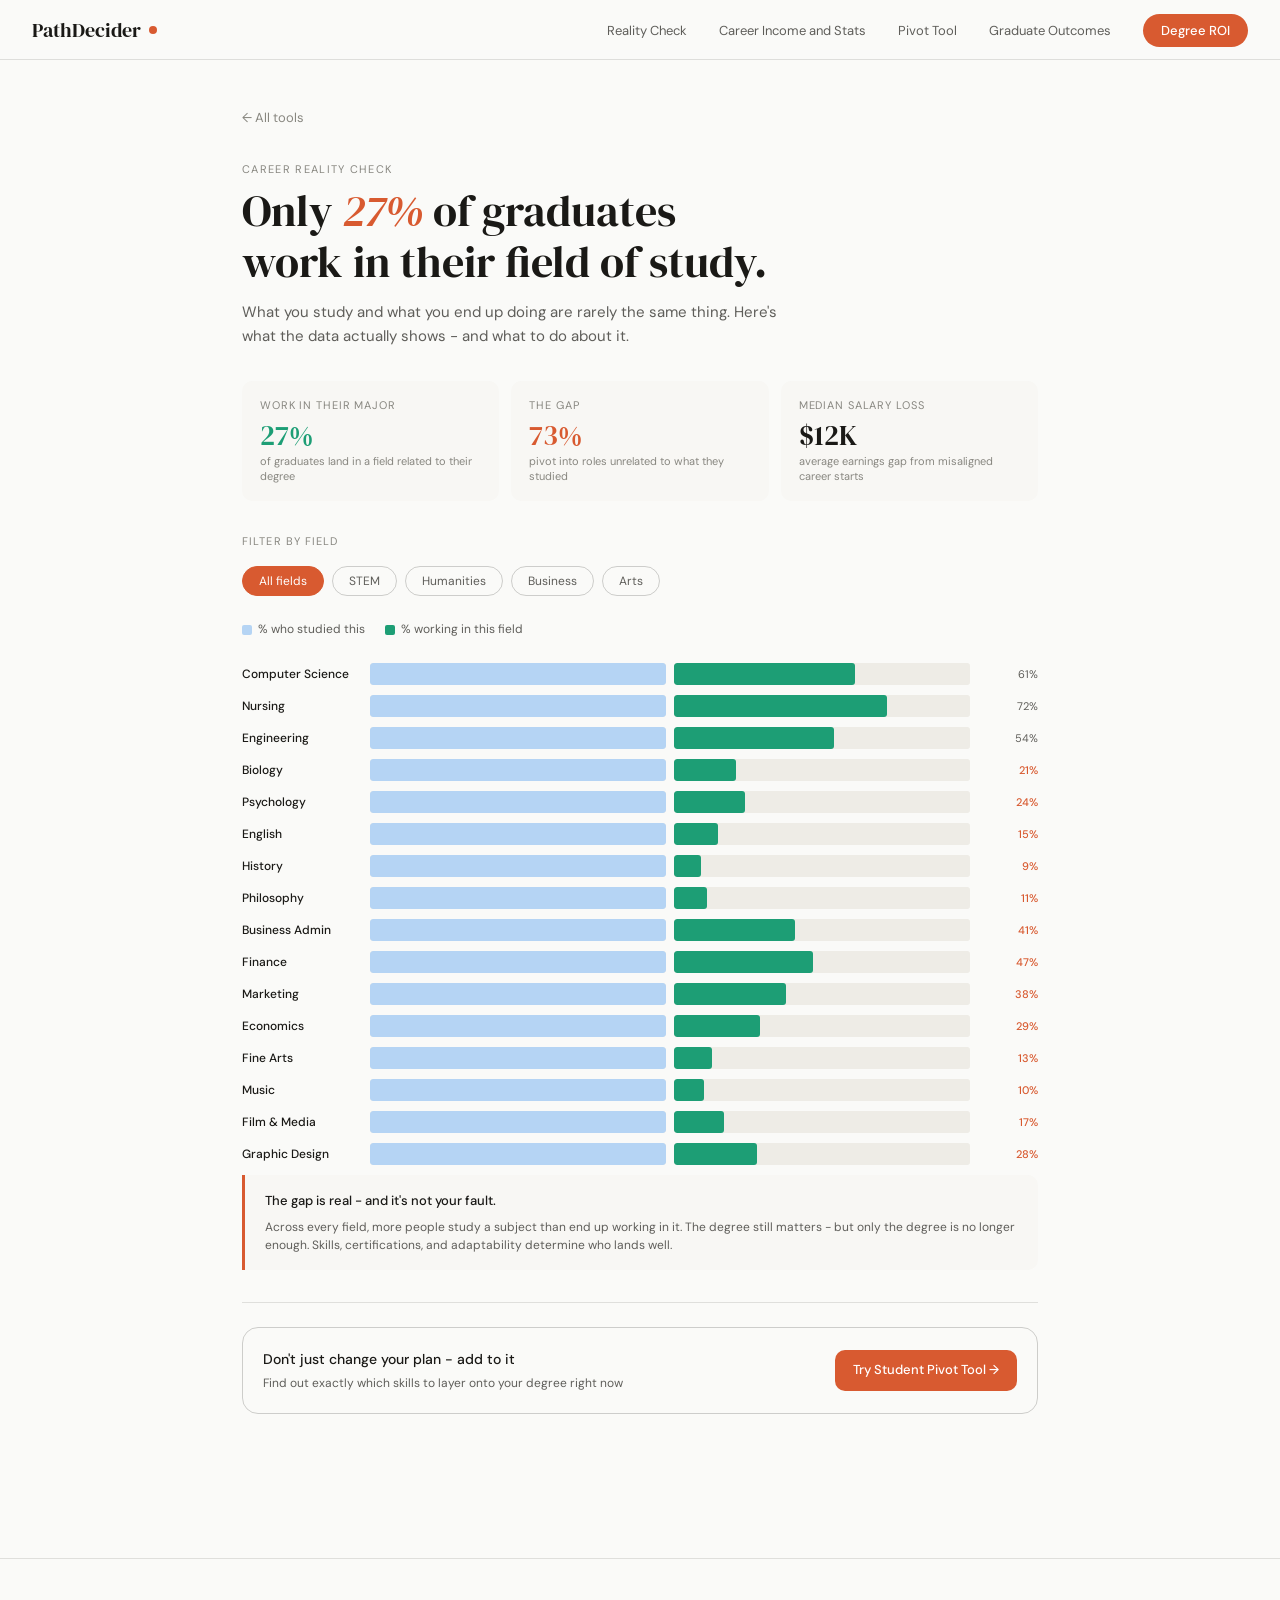
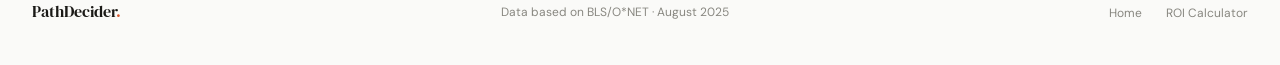
==== tools/career-reality-check.html @ 02432682 "Add files via upload" ====
<!DOCTYPE html>
<html lang="en">
<head>
  <meta charset="UTF-8" />
  <meta name="viewport" content="width=device-width, initial-scale=1.0" />
  <title>Career Reality Check - PathDecider</title>
  <meta name="description" content="Only 27% of graduates work in a field related to their major. See the gap across 16 fields." />
  <link rel="stylesheet" href="../css/main.css" />
  <link rel="icon" type="image/svg+xml" href="data:image/svg+xml,<svg xmlns='http://www.w3.org/2000/svg' viewBox='0 0 32 32'><circle cx='16' cy='16' r='16' fill='%23D85A30'/><text x='16' y='21' text-anchor='middle' font-size='16' fill='white' font-family='serif'>P</text></svg>" />
  <style>
    .crc-wrap{font-family:'DM Sans',sans-serif;color:var(--text);}
    .crc-kicker{font-size:11px;letter-spacing:.12em;text-transform:uppercase;color:var(--text-hint);margin-bottom:.5rem;}
    .crc-headline{font-family:'DM Serif Display',serif;font-size:clamp(26px,5vw,44px);font-weight:400;line-height:1.15;color:var(--text);margin-bottom:.75rem;}
    .crc-headline em{font-style:italic;color:#D85A30;}
    .crc-subhead{font-size:15px;color:var(--text-muted);line-height:1.65;margin-bottom:2rem;max-width:540px;}
    .stat-row{display:grid;grid-template-columns:repeat(3,1fr);gap:12px;margin-bottom:2rem;}
    .sc{background:var(--gray-50);border-radius:var(--radius);padding:1rem 1.125rem;}
    .sl{font-size:11px;text-transform:uppercase;letter-spacing:.08em;color:var(--text-hint);margin-bottom:.4rem;}
    .sv{font-family:'DM Serif Display',serif;font-size:28px;font-weight:400;line-height:1;margin-bottom:.3rem;}
    .sv.red{color:#D85A30;}.sv.green{color:#1D9E75;}.sv.neutral{color:var(--text);}
    .sn{font-size:11px;color:var(--text-hint);line-height:1.4;}
    .section-label{font-size:11px;text-transform:uppercase;letter-spacing:.1em;color:var(--text-hint);margin-bottom:1rem;}
    .filter-row{display:flex;gap:8px;flex-wrap:wrap;margin-bottom:1.5rem;}
    .filter-btn{font-family:'DM Sans',sans-serif;font-size:12px;padding:6px 16px;border-radius:100px;border:0.5px solid var(--border-med);background:transparent;color:var(--text-muted);cursor:pointer;transition:all .15s;}
    .filter-btn.active{background:#D85A30;border-color:#D85A30;color:#fff;}
    .legend{display:flex;gap:20px;margin-bottom:1.5rem;}
    .legend-item{display:flex;align-items:center;gap:6px;font-size:12px;color:var(--text-muted);}
    .legend-dot{width:10px;height:10px;border-radius:2px;flex-shrink:0;}
    .field-row{display:grid;grid-template-columns:120px 1fr 1fr 60px;gap:8px;align-items:center;margin-bottom:10px;}
    .field-name{color:var(--text);font-weight:500;font-size:12px;line-height:1.3;}
    .bar-wrap{position:relative;height:22px;background:var(--gray-100);border-radius:3px;overflow:hidden;}
    .bar-fill{height:100%;border-radius:3px;transition:width .6s cubic-bezier(.25,.46,.45,.94);}
    .bar-studied{background:#B5D4F4;}.bar-working{background:#1D9E75;}
    .bar-pct{font-size:11px;color:var(--text-muted);text-align:right;}
    .bar-pct.highlight{color:#D85A30;font-weight:500;}
    .gap-callout{background:var(--gray-50);border-left:3px solid #D85A30;border-radius:0 var(--radius) var(--radius) 0;padding:1rem 1.25rem;margin-bottom:2rem;}
    .gap-callout-title{font-size:13px;font-weight:500;color:var(--text);margin-bottom:.35rem;}
    .gap-callout-body{font-size:12px;color:var(--text-muted);line-height:1.5;}
    .pivot-cta{border:0.5px solid var(--border-med);border-radius:var(--radius-lg);padding:1.25rem;display:flex;align-items:center;justify-content:space-between;gap:1rem;}
    .pivot-cta-text p:first-child{font-size:14px;font-weight:500;margin-bottom:.25rem;}
    .pivot-cta-text p:last-child{font-size:12px;color:var(--text-muted);}
    .pivot-btn{font-family:'DM Sans',sans-serif;font-size:13px;font-weight:500;padding:10px 18px;background:#D85A30;color:#fff;border:none;border-radius:var(--radius);cursor:pointer;white-space:nowrap;flex-shrink:0;}
    .divider{border:none;border-top:0.5px solid var(--border);margin:1.5rem 0;}
    @media(max-width:480px){.stat-row{grid-template-columns:1fr 1fr;}.field-row{grid-template-columns:80px 1fr 1fr 44px;}.field-name{font-size:11px;}}
  </style>
</head>
<body class="tool-page">

<nav>
  <a href="../index.html" class="nav-logo">PathDecider<span class="dot"></span></a>
  <ul class="nav-links">
    <li><a href="career-reality-check.html">Reality Check</a></li>
    <li><a href="career-stats.html">Career Income and Stats</a></li>
    <li><a href="student-pivot.html">Pivot Tool</a></li>
    <li><a href="employment-crisis.html">Graduate Outcomes</a></li>
    <li><a href="degree-roi.html" class="nav-cta">Degree ROI</a></li>
  </ul>
</nav>

<div class="tool-body" style="max-width:860px;padding-top:3rem;">
  <a href="../index.html" class="back-link" style="font-size:13px;color:var(--text-hint);display:flex;align-items:center;gap:6px;margin-bottom:2rem;text-decoration:none;">← All tools</a>

  <div class="crc-wrap">
    <p class="crc-kicker">Career Reality Check</p>
    <h1 class="crc-headline">Only <em>27%</em> of graduates<br>work in their field of study.</h1>
    <p class="crc-subhead">What you study and what you end up doing are rarely the same thing. Here's what the data actually shows - and what to do about it.</p>

    <div class="stat-row">
      <div class="sc"><p class="sl">Work in their major</p><p class="sv green">27%</p><p class="sn">of graduates land in a field related to their degree</p></div>
      <div class="sc"><p class="sl">The gap</p><p class="sv red">73%</p><p class="sn">pivot into roles unrelated to what they studied</p></div>
      <div class="sc"><p class="sl">Median salary loss</p><p class="sv neutral">$12K</p><p class="sn">average earnings gap from misaligned career starts</p></div>
    </div>

    <p class="section-label">Filter by field</p>
    <div class="filter-row" id="filter-row">
      <button class="filter-btn active" data-filter="all">All fields</button>
      <button class="filter-btn" data-filter="stem">STEM</button>
      <button class="filter-btn" data-filter="humanities">Humanities</button>
      <button class="filter-btn" data-filter="business">Business</button>
      <button class="filter-btn" data-filter="arts">Arts</button>
    </div>

    <div class="legend">
      <span class="legend-item"><span class="legend-dot" style="background:#B5D4F4;"></span>% who studied this</span>
      <span class="legend-item"><span class="legend-dot" style="background:#1D9E75;"></span>% working in this field</span>
    </div>

    <div id="chart-area"></div>

    <div class="gap-callout">
      <p class="gap-callout-title" id="gap-title">The gap is real - and it's not your fault.</p>
      <p class="gap-callout-body" id="gap-body">Across every field, more people study a subject than end up working in it. The degree still matters - but only the degree is no longer enough. Skills, certifications, and adaptability determine who lands well.</p>
    </div>

    <div class="divider"></div>

    <div class="pivot-cta">
      <div class="pivot-cta-text">
        <p>Don't just change your plan - add to it</p>
        <p>Find out exactly which skills to layer onto your degree right now</p>
      </div>
      <a href="student-pivot.html" class="pivot-btn">Try Student Pivot Tool →</a>
    </div>
  </div>
</div>

<footer style="margin-top:4rem;">
  <span class="footer-logo">PathDecider<span style="color:var(--coral);">.</span></span>
  <span class="footer-note">Data based on BLS/O*NET · August 2025</span>
  <ul class="footer-links">
    <li><a href="../index.html">Home</a></li>
    <li><a href="degree-roi.html">ROI Calculator</a></li>
  </ul>
</footer>

<script>
const ALL_DATA=[{name:'Computer Science',cat:'stem',studied:100,working:61},{name:'Nursing',cat:'stem',studied:100,working:72},{name:'Engineering',cat:'stem',studied:100,working:54},{name:'Biology',cat:'stem',studied:100,working:21},{name:'Psychology',cat:'humanities',studied:100,working:24},{name:'English',cat:'humanities',studied:100,working:15},{name:'History',cat:'humanities',studied:100,working:9},{name:'Philosophy',cat:'humanities',studied:100,working:11},{name:'Business Admin',cat:'business',studied:100,working:41},{name:'Finance',cat:'business',studied:100,working:47},{name:'Marketing',cat:'business',studied:100,working:38},{name:'Economics',cat:'business',studied:100,working:29},{name:'Fine Arts',cat:'arts',studied:100,working:13},{name:'Music',cat:'arts',studied:100,working:10},{name:'Film & Media',cat:'arts',studied:100,working:17},{name:'Graphic Design',cat:'arts',studied:100,working:28}];
const GAP_TEXT={all:{title:"The gap is real - and it's not your fault.",body:"Across every field, more people study a subject than end up working in it. The degree still matters - but only the degree is no longer enough. Skills, certifications, and adaptability determine who lands well."},stem:{title:"Even STEM has a gap.",body:"STEM graduates fare better than average - but only in clinical and high-demand technical roles do most work in their field. Biology, chemistry, and math graduates pivot at alarming rates."},humanities:{title:"The humanities gap is the widest.",body:"Fewer than 1 in 6 humanities graduates works in their direct field. Build bridges: communication, data literacy, digital skills layered onto the critical thinking you're already developing."},business:{title:"Business: closer, but still a gap.",body:"Business graduates perform better than average, but nearly 6 in 10 still pivot. Finance and accounting graduates land most reliably; marketing and management face more variability."},arts:{title:"Arts graduates need to build parallel tracks.",body:"Arts fields have the lowest direct-field employment - but storytelling, visual communication, and creative problem-solving are increasingly valuable when paired with technical tools."}};
let currentFilter='all';
function getFiltered(f){return f==='all'?ALL_DATA:ALL_DATA.filter(d=>d.cat===f);}
function renderChart(filter){
  const data=getFiltered(filter);
  const area=document.getElementById('chart-area');
  area.innerHTML='';
  data.forEach(d=>{
    const gap=d.studied-d.working;
    const row=document.createElement('div');
    row.className='field-row';
    row.innerHTML=`<span class="field-name">${d.name}</span><div class="bar-wrap"><div class="bar-fill bar-studied" style="width:0%" data-target="${d.studied}%"></div></div><div class="bar-wrap"><div class="bar-fill bar-working" style="width:0%" data-target="${d.working}%"></div></div><span class="bar-pct ${gap>50?'highlight':''}">${d.working}%</span>`;
    area.appendChild(row);
    setTimeout(()=>{row.querySelectorAll('.bar-fill').forEach(b=>{b.style.width=b.dataset.target;});},50);
  });
  const g=GAP_TEXT[filter]||GAP_TEXT.all;
  document.getElementById('gap-title').textContent=g.title;
  document.getElementById('gap-body').innerHTML=g.body;
}
document.getElementById('filter-row').addEventListener('click',e=>{
  if(!e.target.classList.contains('filter-btn'))return;
  document.querySelectorAll('.filter-btn').forEach(b=>b.classList.remove('active'));
  e.target.classList.add('active');
  currentFilter=e.target.dataset.filter;
  renderChart(currentFilter);
});
renderChart('all');
</script>
</body>
</html>
---- css/main.css ----
@import url('https://fonts.googleapis.com/css2?family=DM+Serif+Display:ital@0;1&family=DM+Sans:opsz,wght@9..40,300;9..40,400;9..40,500&display=swap');

:root {
  --coral: #D85A30;
  --coral-light: #FAECE7;
  --coral-dark: #712B13;
  --teal: #1D9E75;
  --teal-light: #E1F5EE;
  --teal-dark: #085041;
  --blue: #185FA5;
  --blue-light: #E6F1FB;
  --amber: #BA7517;
  --amber-light: #FAEEDA;
  --gray-50: #F8F7F4;
  --gray-100: #EEECE6;
  --gray-200: #D3D1C7;
  --gray-400: #888780;
  --gray-600: #5F5E5A;
  --gray-900: #1A1916;
  --text: #1A1916;
  --text-muted: #5F5E5A;
  --text-hint: #888780;
  --border: rgba(26,25,22,0.12);
  --border-med: rgba(26,25,22,0.2);
  --radius: 10px;
  --radius-lg: 16px;
  --radius-xl: 24px;
}

*, *::before, *::after { box-sizing: border-box; margin: 0; padding: 0; }

html { scroll-behavior: smooth; }

body {
  font-family: 'DM Sans', sans-serif;
  background: #FAFAF8;
  color: var(--text);
  line-height: 1.6;
  -webkit-font-smoothing: antialiased;
}

a { color: inherit; text-decoration: none; }

img { max-width: 100%; display: block; }

/* NAV */
nav {
  position: sticky;
  top: 0;
  z-index: 100;
  background: rgba(250,250,248,0.92);
  backdrop-filter: blur(12px);
  border-bottom: 0.5px solid var(--border);
  padding: 0 2rem;
  height: 60px;
  display: flex;
  align-items: center;
  justify-content: space-between;
}

.nav-logo {
  font-family: 'DM Serif Display', serif;
  font-size: 20px;
  color: var(--text);
  display: flex;
  align-items: center;
  gap: 8px;
}

.nav-logo .dot {
  width: 8px;
  height: 8px;
  background: var(--coral);
  border-radius: 50%;
  display: inline-block;
}

.nav-links {
  display: flex;
  align-items: center;
  gap: 2rem;
  list-style: none;
}

.nav-links a {
  font-size: 13px;
  color: var(--text-muted);
  transition: color 0.15s;
}

.nav-links a:hover { color: var(--text); }

.nav-cta {
  font-size: 13px;
  font-weight: 500;
  padding: 8px 18px;
  background: var(--coral);
  color: #fff !important;
  border-radius: 100px;
  transition: opacity 0.15s;
}

.nav-cta:hover { opacity: 0.88; }

/* HERO */
.hero {
  padding: 6rem 2rem 5rem;
  max-width: 900px;
  margin: 0 auto;
  text-align: center;
}

.hero-kicker {
  font-size: 11px;
  letter-spacing: 0.14em;
  text-transform: uppercase;
  color: var(--coral);
  margin-bottom: 1.25rem;
  font-weight: 500;
}

.hero h1 {
  font-family: 'DM Serif Display', serif;
  font-size: clamp(38px, 6vw, 68px);
  font-weight: 400;
  line-height: 1.08;
  color: var(--text);
  margin-bottom: 1.5rem;
  letter-spacing: -0.02em;
}

.hero h1 em {
  font-style: italic;
  color: var(--coral);
}

.hero-sub {
  font-size: clamp(16px, 2vw, 19px);
  color: var(--text-muted);
  max-width: 580px;
  margin: 0 auto 2.5rem;
  line-height: 1.65;
}

.hero-actions {
  display: flex;
  gap: 12px;
  justify-content: center;
  flex-wrap: wrap;
}

.btn-primary {
  font-family: 'DM Sans', sans-serif;
  font-size: 15px;
  font-weight: 500;
  padding: 14px 28px;
  background: var(--coral);
  color: #fff;
  border: none;
  border-radius: 100px;
  cursor: pointer;
  transition: opacity 0.15s, transform 0.1s;
  display: inline-block;
}

.btn-primary:hover { opacity: 0.88; transform: translateY(-1px); }

.btn-secondary {
  font-family: 'DM Sans', sans-serif;
  font-size: 15px;
  font-weight: 500;
  padding: 14px 28px;
  background: transparent;
  color: var(--text);
  border: 0.5px solid var(--border-med);
  border-radius: 100px;
  cursor: pointer;
  transition: background 0.15s, transform 0.1s;
  display: inline-block;
}

.btn-secondary:hover { background: var(--gray-100); transform: translateY(-1px); }

/* STATS BAR */
.stats-bar {
  background: var(--gray-900);
  padding: 2rem;
  display: flex;
  justify-content: center;
  gap: 4rem;
  flex-wrap: wrap;
}

.stat-item { text-align: center; }

.stat-item .num {
  font-family: 'DM Serif Display', serif;
  font-size: 32px;
  color: #fff;
  display: block;
  line-height: 1;
  margin-bottom: 0.35rem;
}

.stat-item .num.coral { color: var(--coral); }

.stat-item .label {
  font-size: 12px;
  color: rgba(255,255,255,0.5);
  text-transform: uppercase;
  letter-spacing: 0.08em;
}

/* TOOLS SECTION */
.tools-section {
  padding: 5rem 2rem;
  max-width: 1100px;
  margin: 0 auto;
}

.section-header {
  text-align: center;
  margin-bottom: 3rem;
}

.section-kicker {
  font-size: 11px;
  letter-spacing: 0.12em;
  text-transform: uppercase;
  color: var(--text-hint);
  margin-bottom: 0.75rem;
}

.section-title {
  font-family: 'DM Serif Display', serif;
  font-size: clamp(26px, 4vw, 38px);
  font-weight: 400;
  color: var(--text);
  line-height: 1.2;
}

.section-sub {
  font-size: 15px;
  color: var(--text-muted);
  margin-top: 0.75rem;
  max-width: 500px;
  margin-left: auto;
  margin-right: auto;
}

/* TOOL CARDS */
.tools-grid {
  display: grid;
  grid-template-columns: repeat(auto-fit, minmax(300px, 1fr));
  gap: 16px;
}

.tool-card {
  background: #fff;
  border: 0.5px solid var(--border);
  border-radius: var(--radius-lg);
  padding: 1.75rem;
  transition: border-color 0.2s, transform 0.2s;
  display: flex;
  flex-direction: column;
  gap: 1rem;
}

.tool-card:hover {
  border-color: var(--border-med);
  transform: translateY(-2px);
}

.tool-card.featured {
  border-color: var(--coral);
  border-width: 1px;
}

.tool-icon {
  width: 44px;
  height: 44px;
  border-radius: var(--radius);
  display: flex;
  align-items: center;
  justify-content: center;
  flex-shrink: 0;
}

.tool-tag {
  font-size: 10px;
  text-transform: uppercase;
  letter-spacing: 0.1em;
  font-weight: 500;
  padding: 3px 10px;
  border-radius: 100px;
  display: inline-block;
  width: fit-content;
}

.tag-coral { background: var(--coral-light); color: var(--coral-dark); }
.tag-teal  { background: var(--teal-light);  color: var(--teal-dark);  }
.tag-blue  { background: var(--blue-light);  color: var(--blue);       }
.tag-amber { background: var(--amber-light); color: var(--amber);      }

.tool-card h3 {
  font-family: 'DM Serif Display', serif;
  font-size: 20px;
  font-weight: 400;
  color: var(--text);
  line-height: 1.25;
}

.tool-card p {
  font-size: 13px;
  color: var(--text-muted);
  line-height: 1.6;
  flex: 1;
}

.tool-link {
  font-size: 13px;
  font-weight: 500;
  color: var(--coral);
  display: flex;
  align-items: center;
  gap: 4px;
  transition: gap 0.15s;
}

.tool-card:hover .tool-link { gap: 8px; }

/* LANES SECTION */
.lanes-section {
  background: var(--gray-50);
  border-top: 0.5px solid var(--border);
  border-bottom: 0.5px solid var(--border);
  padding: 5rem 2rem;
}

.lanes-inner {
  max-width: 900px;
  margin: 0 auto;
  display: grid;
  grid-template-columns: 1fr 1fr;
  gap: 24px;
}

.lane-card {
  background: #fff;
  border: 0.5px solid var(--border);
  border-radius: var(--radius-xl);
  padding: 2.5rem;
}

.lane-card h3 {
  font-family: 'DM Serif Display', serif;
  font-size: 24px;
  font-weight: 400;
  margin-bottom: 0.75rem;
  line-height: 1.2;
}

.lane-card p {
  font-size: 13px;
  color: var(--text-muted);
  line-height: 1.65;
  margin-bottom: 1.5rem;
}

.lane-list {
  list-style: none;
  display: flex;
  flex-direction: column;
  gap: 8px;
}

.lane-list li {
  font-size: 13px;
  color: var(--text-muted);
  display: flex;
  align-items: center;
  gap: 8px;
}

.lane-dot {
  width: 6px;
  height: 6px;
  border-radius: 50%;
  flex-shrink: 0;
}

/* PHILOSOPHY SECTION */
.philosophy-section {
  padding: 5rem 2rem;
  max-width: 760px;
  margin: 0 auto;
  text-align: center;
}

.philosophy-section blockquote {
  font-family: 'DM Serif Display', serif;
  font-size: clamp(22px, 3.5vw, 32px);
  font-weight: 400;
  font-style: italic;
  color: var(--text);
  line-height: 1.4;
  margin-bottom: 1.5rem;
}

.philosophy-section p {
  font-size: 15px;
  color: var(--text-muted);
  line-height: 1.7;
  max-width: 560px;
  margin: 0 auto;
}

/* CTA SECTION */
.cta-section {
  background: var(--gray-900);
  padding: 5rem 2rem;
  text-align: center;
}

.cta-section h2 {
  font-family: 'DM Serif Display', serif;
  font-size: clamp(28px, 4vw, 44px);
  font-weight: 400;
  color: #fff;
  margin-bottom: 1rem;
  line-height: 1.2;
}

.cta-section p {
  font-size: 16px;
  color: rgba(255,255,255,0.55);
  margin-bottom: 2.5rem;
  max-width: 480px;
  margin-left: auto;
  margin-right: auto;
}

/* FOOTER */
footer {
  padding: 2.5rem 2rem;
  border-top: 0.5px solid var(--border);
  display: flex;
  align-items: center;
  justify-content: space-between;
  flex-wrap: wrap;
  gap: 1rem;
}

.footer-logo {
  font-family: 'DM Serif Display', serif;
  font-size: 16px;
  color: var(--text);
}

.footer-note {
  font-size: 12px;
  color: var(--text-hint);
}

.footer-links {
  display: flex;
  gap: 1.5rem;
  list-style: none;
}

.footer-links a {
  font-size: 12px;
  color: var(--text-hint);
  transition: color 0.15s;
}

.footer-links a:hover { color: var(--text-muted); }

/* TOOL PAGE LAYOUT */
.tool-page {
  min-height: 100vh;
}

.tool-hero {
  padding: 4rem 2rem 3rem;
  max-width: 800px;
  margin: 0 auto;
}

.tool-hero .back-link {
  font-size: 13px;
  color: var(--text-hint);
  display: flex;
  align-items: center;
  gap: 6px;
  margin-bottom: 2rem;
  transition: color 0.15s;
}

.tool-hero .back-link:hover { color: var(--text-muted); }

.tool-hero h1 {
  font-family: 'DM Serif Display', serif;
  font-size: clamp(28px, 5vw, 48px);
  font-weight: 400;
  line-height: 1.15;
  margin-bottom: 0.75rem;
}

.tool-hero h1 em {
  font-style: italic;
  color: var(--coral);
}

.tool-hero p {
  font-size: 16px;
  color: var(--text-muted);
  line-height: 1.65;
  max-width: 560px;
}

.tool-body {
  max-width: 800px;
  margin: 0 auto;
  padding: 0 2rem 5rem;
}

/* ANIMATIONS */
@keyframes fadeUp {
  from { opacity: 0; transform: translateY(20px); }
  to   { opacity: 1; transform: translateY(0); }
}

.fade-up {
  animation: fadeUp 0.6s ease both;
}

.delay-1 { animation-delay: 0.1s; }
.delay-2 { animation-delay: 0.2s; }
.delay-3 { animation-delay: 0.3s; }
.delay-4 { animation-delay: 0.4s; }
.delay-5 { animation-delay: 0.5s; }

/* RESPONSIVE */
@media (max-width: 640px) {
  nav { padding: 0 1rem; }
  .nav-links { display: none; }
  .hero { padding: 3.5rem 1.25rem 3rem; }
  .stats-bar { gap: 2rem; }
  .tools-section, .lanes-section, .philosophy-section { padding: 3rem 1.25rem; }
  .lanes-inner { grid-template-columns: 1fr; }
  .tool-hero, .tool-body { padding-left: 1.25rem; padding-right: 1.25rem; }
  footer { flex-direction: column; align-items: flex-start; }
}
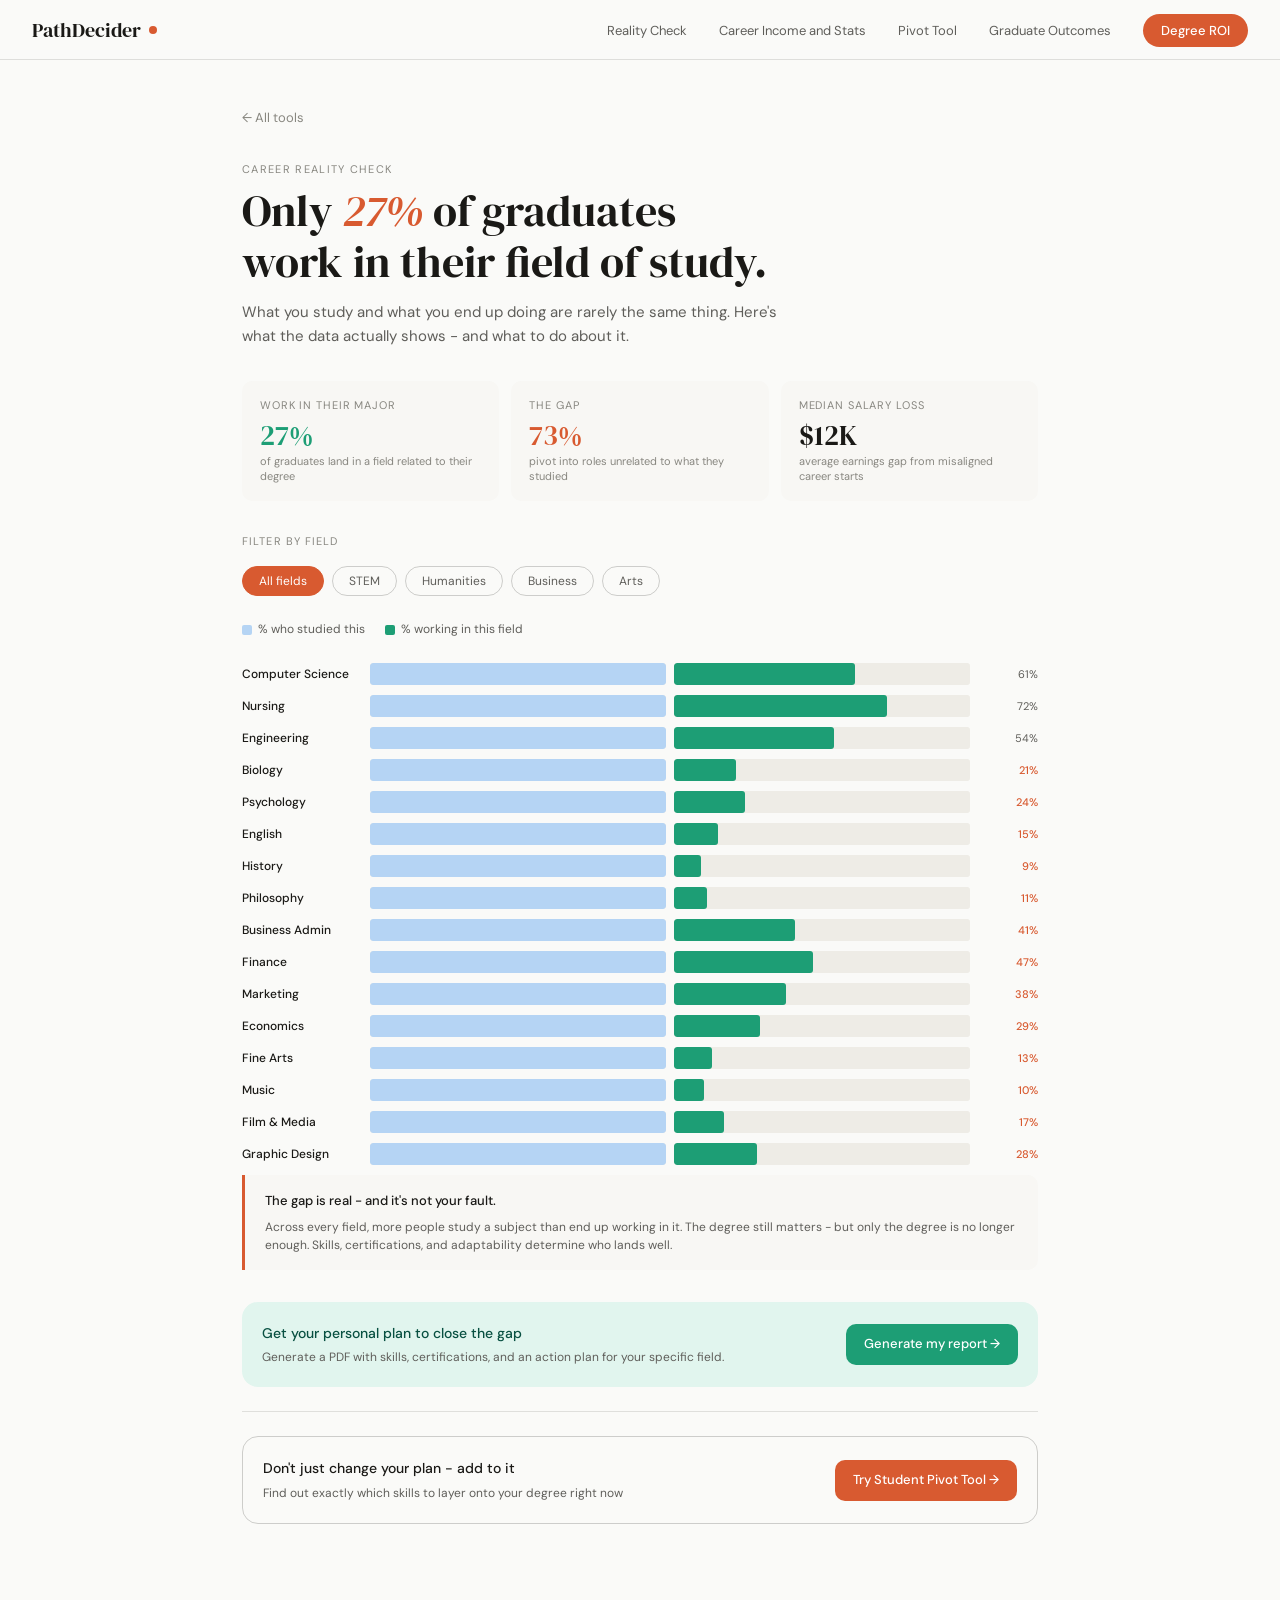
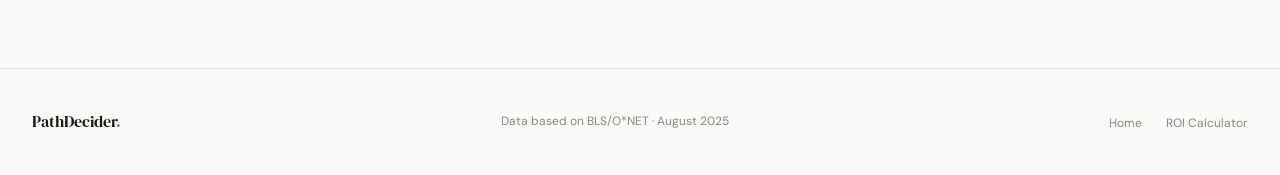
==== commit 8d5e11f5: "Add files via upload" ====
--- a/tools/career-reality-check.html
+++ b/tools/career-reality-check.html
@@ -92,6 +92,14 @@
       <p class="gap-callout-body" id="gap-body">Across every field, more people study a subject than end up working in it. The degree still matters - but only the degree is no longer enough. Skills, certifications, and adaptability determine who lands well.</p>
     </div>
 
+    
+    <div style="background:var(--teal-light);border-radius:var(--radius-lg);padding:1.25rem;display:flex;align-items:center;justify-content:space-between;gap:1rem;flex-wrap:wrap;margin-bottom:1.5rem;">
+      <div>
+        <p style="font-size:14px;font-weight:500;color:var(--teal-dark);margin-bottom:.25rem;">Get your personal plan to close the gap</p>
+        <p style="font-size:12px;color:var(--text-muted);">Generate a PDF with skills, certifications, and an action plan for your specific field.</p>
+      </div>
+      <a href="report.html" style="font-family:'DM Sans',sans-serif;font-size:13px;font-weight:500;padding:10px 18px;background:#1D9E75;color:#fff;border-radius:10px;text-decoration:none;white-space:nowrap;flex-shrink:0;">Generate my report →</a>
+    </div>
     <div class="divider"></div>
 
     <div class="pivot-cta">
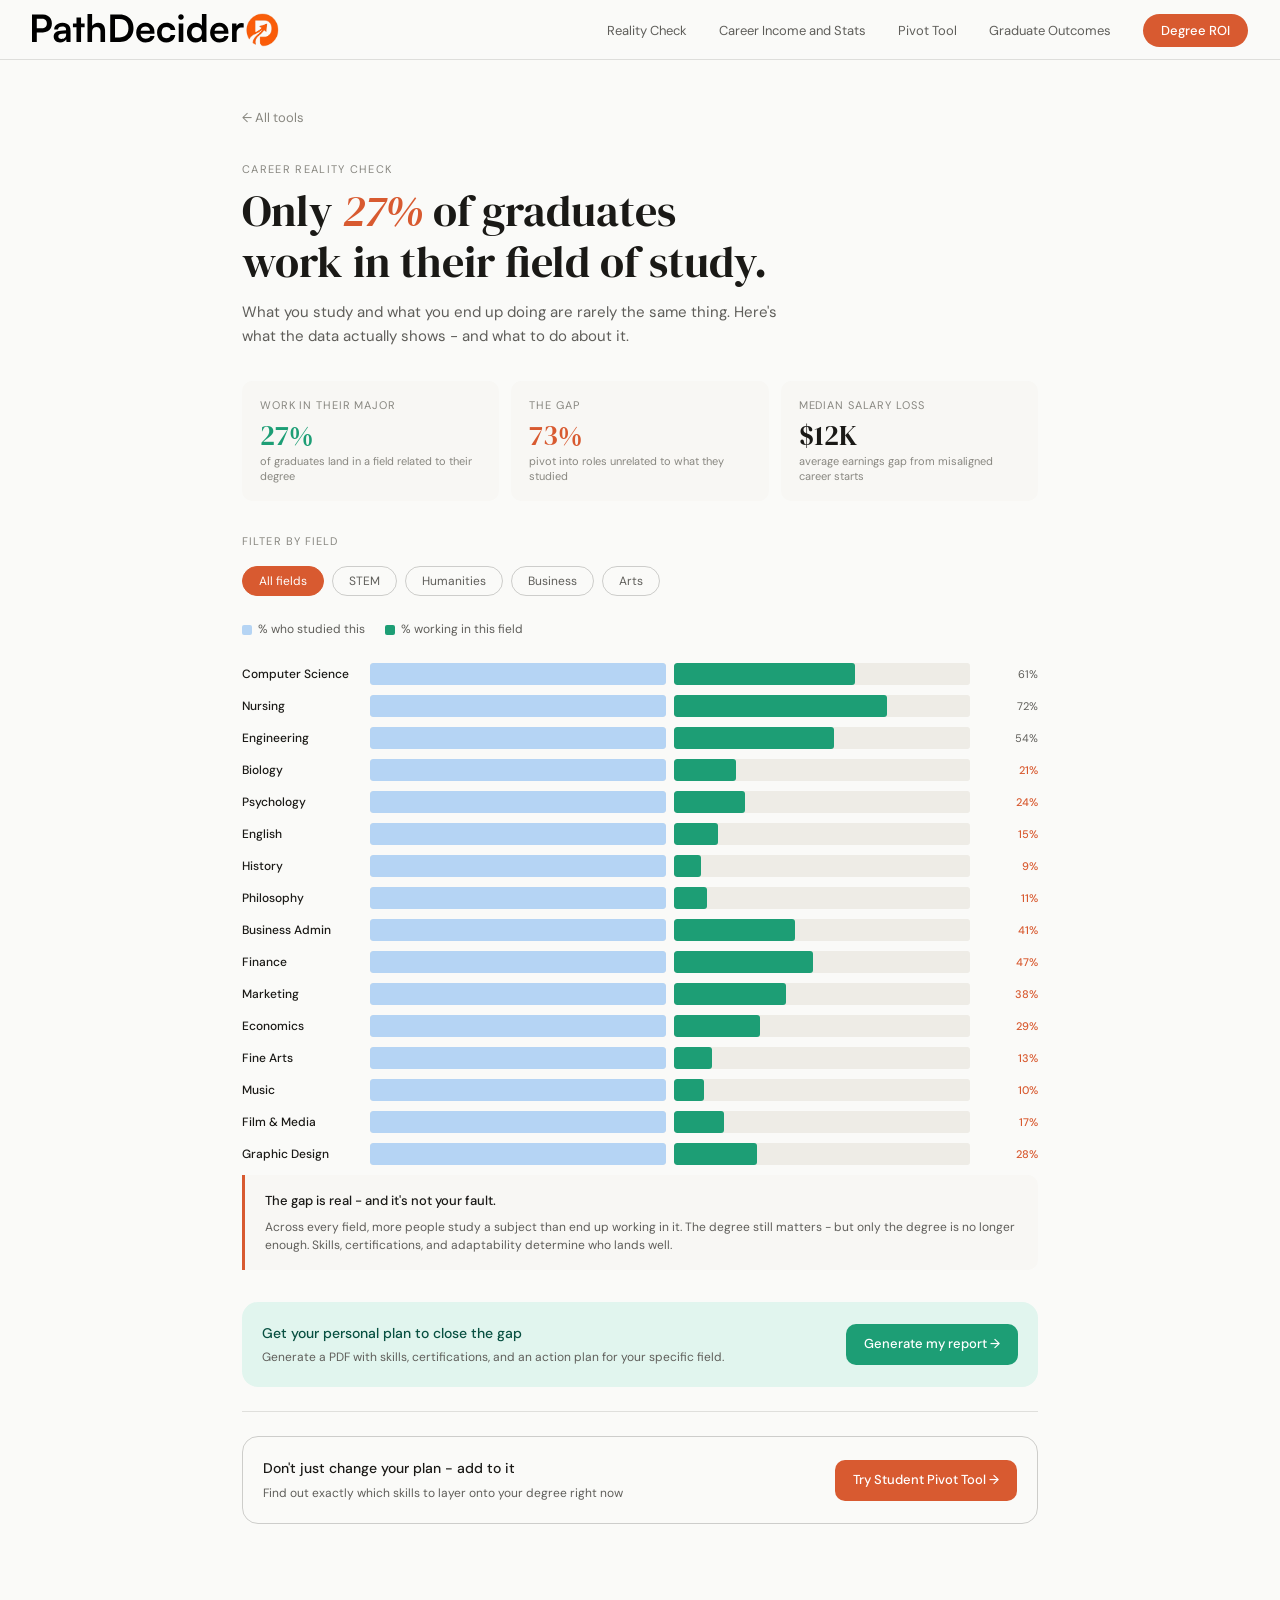
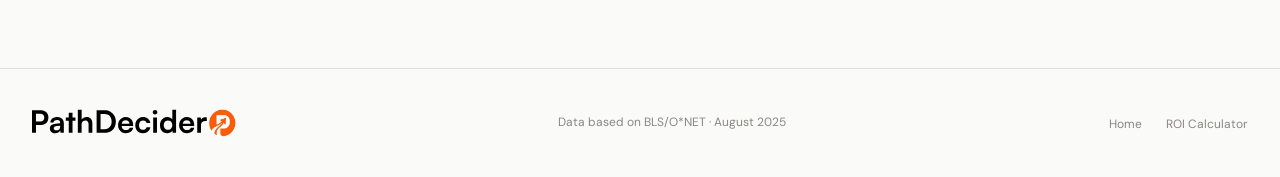
==== commit 5e4f41aa: "Add files via upload" ====
--- a/tools/career-reality-check.html
+++ b/tools/career-reality-check.html
@@ -6,7 +6,7 @@
   <title>Career Reality Check - PathDecider</title>
   <meta name="description" content="Only 27% of graduates work in a field related to their major. See the gap across 16 fields." />
   <link rel="stylesheet" href="../css/main.css" />
-  <link rel="icon" type="image/svg+xml" href="data:image/svg+xml,<svg xmlns='http://www.w3.org/2000/svg' viewBox='0 0 32 32'><circle cx='16' cy='16' r='16' fill='%23D85A30'/><text x='16' y='21' text-anchor='middle' font-size='16' fill='white' font-family='serif'>P</text></svg>" />
+  <link rel="icon" type="image/png" href="../PathDeciderIcon.png" />
   <style>
     .crc-wrap{font-family:'DM Sans',sans-serif;color:var(--text);}
     .crc-kicker{font-size:11px;letter-spacing:.12em;text-transform:uppercase;color:var(--text-hint);margin-bottom:.5rem;}
@@ -47,7 +47,7 @@
 <body class="tool-page">
 
 <nav>
-  <a href="../index.html" class="nav-logo">PathDecider<span class="dot"></span></a>
+  <a href="../index.html" class="nav-logo"><img src="../PathDeciderLogo.svg" alt="PathDecider" /></a>
   <ul class="nav-links">
     <li><a href="career-reality-check.html">Reality Check</a></li>
     <li><a href="career-stats.html">Career Income and Stats</a></li>
@@ -113,7 +113,7 @@
 </div>
 
 <footer style="margin-top:4rem;">
-  <span class="footer-logo">PathDecider<span style="color:var(--coral);">.</span></span>
+  <span class="footer-logo"><img src="../PathDeciderLogo.svg" alt="PathDecider" /></span>
   <span class="footer-note">Data based on BLS/O*NET · August 2025</span>
   <ul class="footer-links">
     <li><a href="../index.html">Home</a></li>
--- a/css/main.css
+++ b/css/main.css
@@ -67,6 +67,12 @@
   gap: 8px;
 }
 
+.nav-logo img {
+  height: 34px;
+  width: auto;
+  display: block;
+}
+
 .nav-logo .dot {
   width: 8px;
   height: 8px;
@@ -455,6 +461,14 @@
   font-family: 'DM Serif Display', serif;
   font-size: 16px;
   color: var(--text);
+  display: flex;
+  align-items: center;
+}
+
+.footer-logo img {
+  height: 28px;
+  width: auto;
+  display: block;
 }
 
 .footer-note {
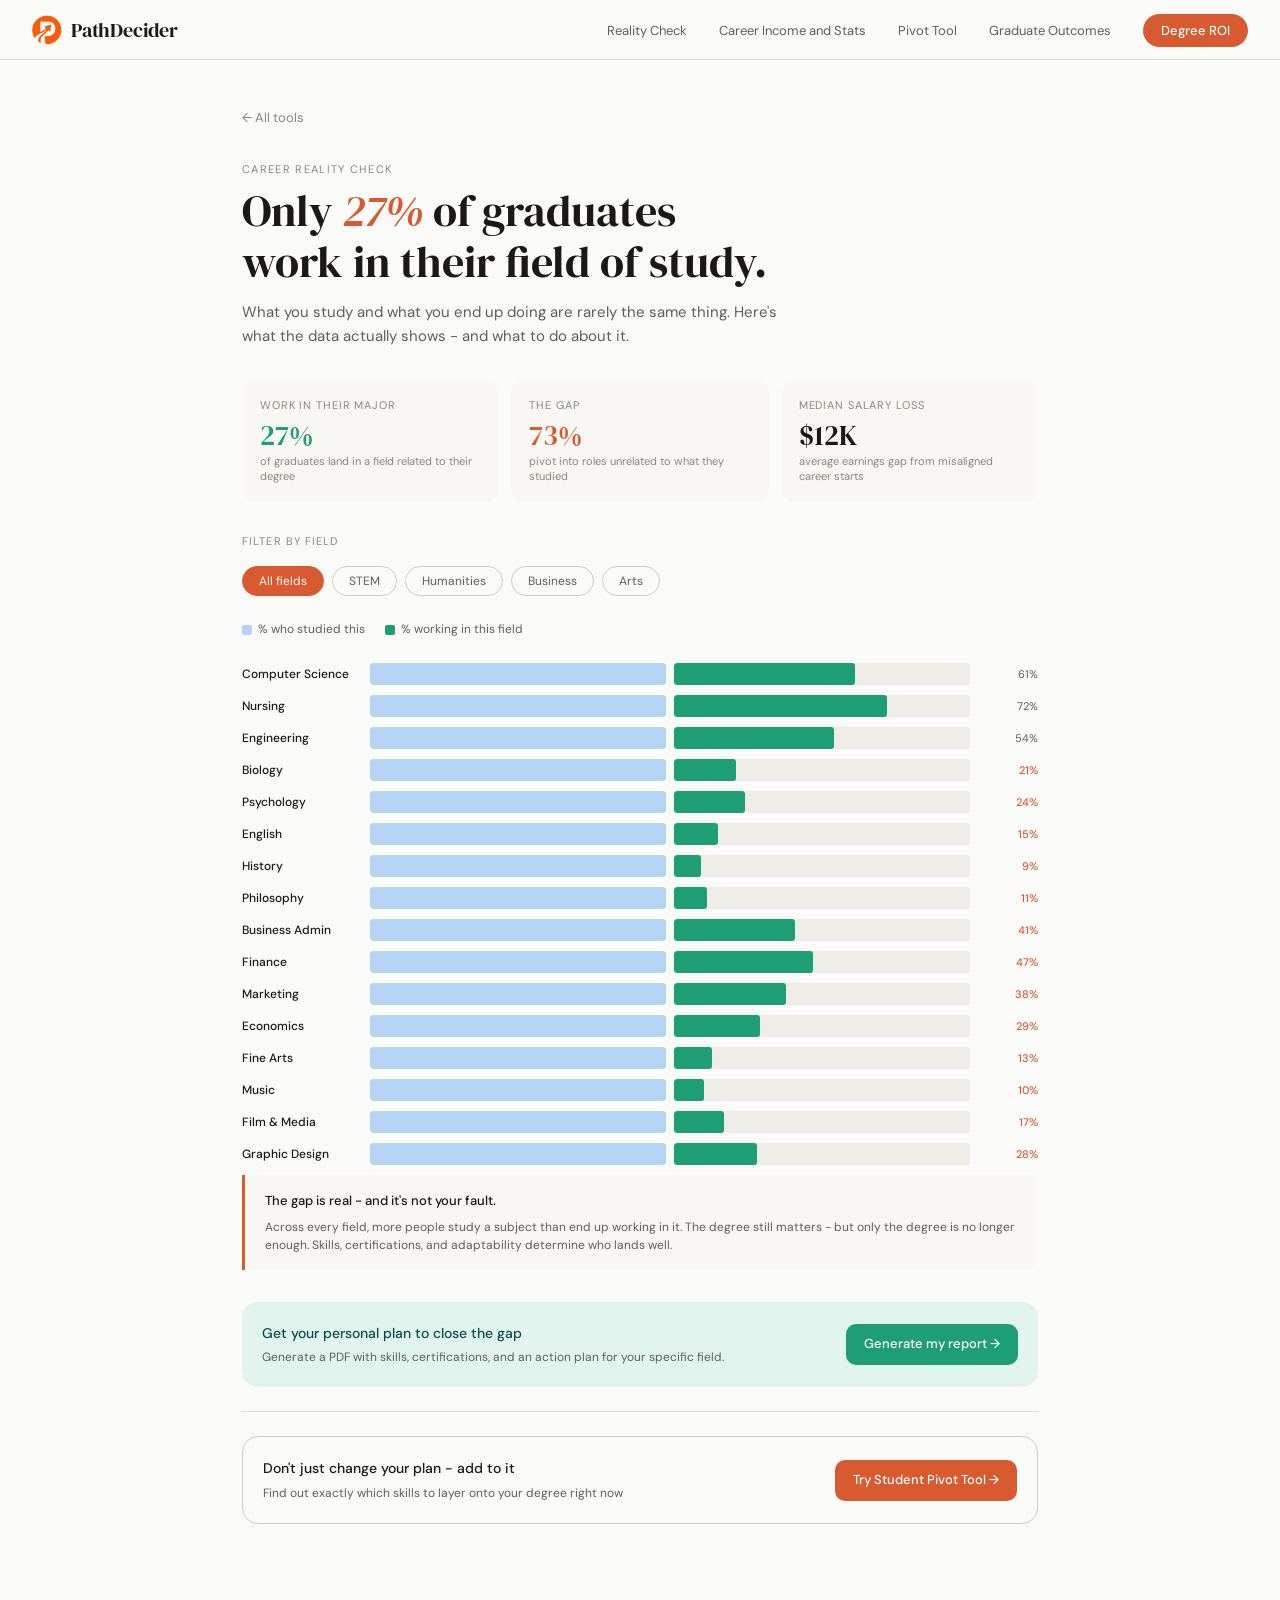
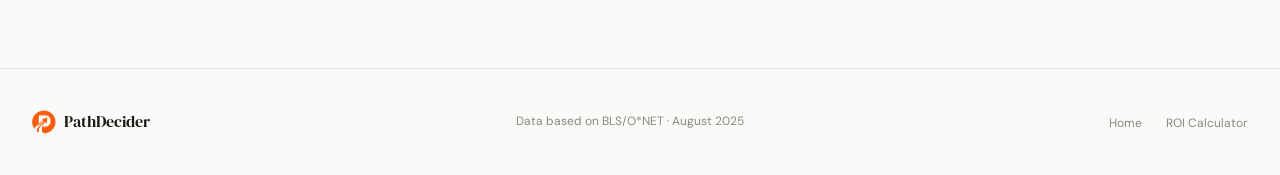
==== commit b5742d50: "Add files via upload" ====
--- a/tools/career-reality-check.html
+++ b/tools/career-reality-check.html
@@ -47,7 +47,7 @@
 <body class="tool-page">
 
 <nav>
-  <a href="../index.html" class="nav-logo"><img src="../PathDeciderLogo.svg" alt="PathDecider" /></a>
+  <a href="../index.html" class="nav-logo"><img src="../PathDeciderIcon.png" alt="" /><span>PathDecider</span></a>
   <ul class="nav-links">
     <li><a href="career-reality-check.html">Reality Check</a></li>
     <li><a href="career-stats.html">Career Income and Stats</a></li>
@@ -113,7 +113,7 @@
 </div>
 
 <footer style="margin-top:4rem;">
-  <span class="footer-logo"><img src="../PathDeciderLogo.svg" alt="PathDecider" /></span>
+  <span class="footer-logo"><img src="../PathDeciderIcon.png" alt="" /><span>PathDecider</span></span>
   <span class="footer-note">Data based on BLS/O*NET · August 2025</span>
   <ul class="footer-links">
     <li><a href="../index.html">Home</a></li>
--- a/css/main.css
+++ b/css/main.css
@@ -59,18 +59,24 @@
 }
 
 .nav-logo {
+  display: flex;
+  align-items: center;
+  gap: 9px;
+  text-decoration: none;
+}
+
+.nav-logo img {
+  width: 30px;
+  height: 30px;
+  display: block;
+  flex-shrink: 0;
+}
+
+.nav-logo span {
   font-family: 'DM Serif Display', serif;
   font-size: 20px;
   color: var(--text);
-  display: flex;
-  align-items: center;
-  gap: 8px;
-}
-
-.nav-logo img {
-  height: 34px;
-  width: auto;
-  display: block;
+  letter-spacing: -0.01em;
 }
 
 .nav-logo .dot {
@@ -458,17 +464,22 @@
 }
 
 .footer-logo {
+  display: flex;
+  align-items: center;
+  gap: 8px;
+}
+
+.footer-logo img {
+  width: 24px;
+  height: 24px;
+  display: block;
+  flex-shrink: 0;
+}
+
+.footer-logo span {
   font-family: 'DM Serif Display', serif;
   font-size: 16px;
   color: var(--text);
-  display: flex;
-  align-items: center;
-}
-
-.footer-logo img {
-  height: 28px;
-  width: auto;
-  display: block;
 }
 
 .footer-note {
